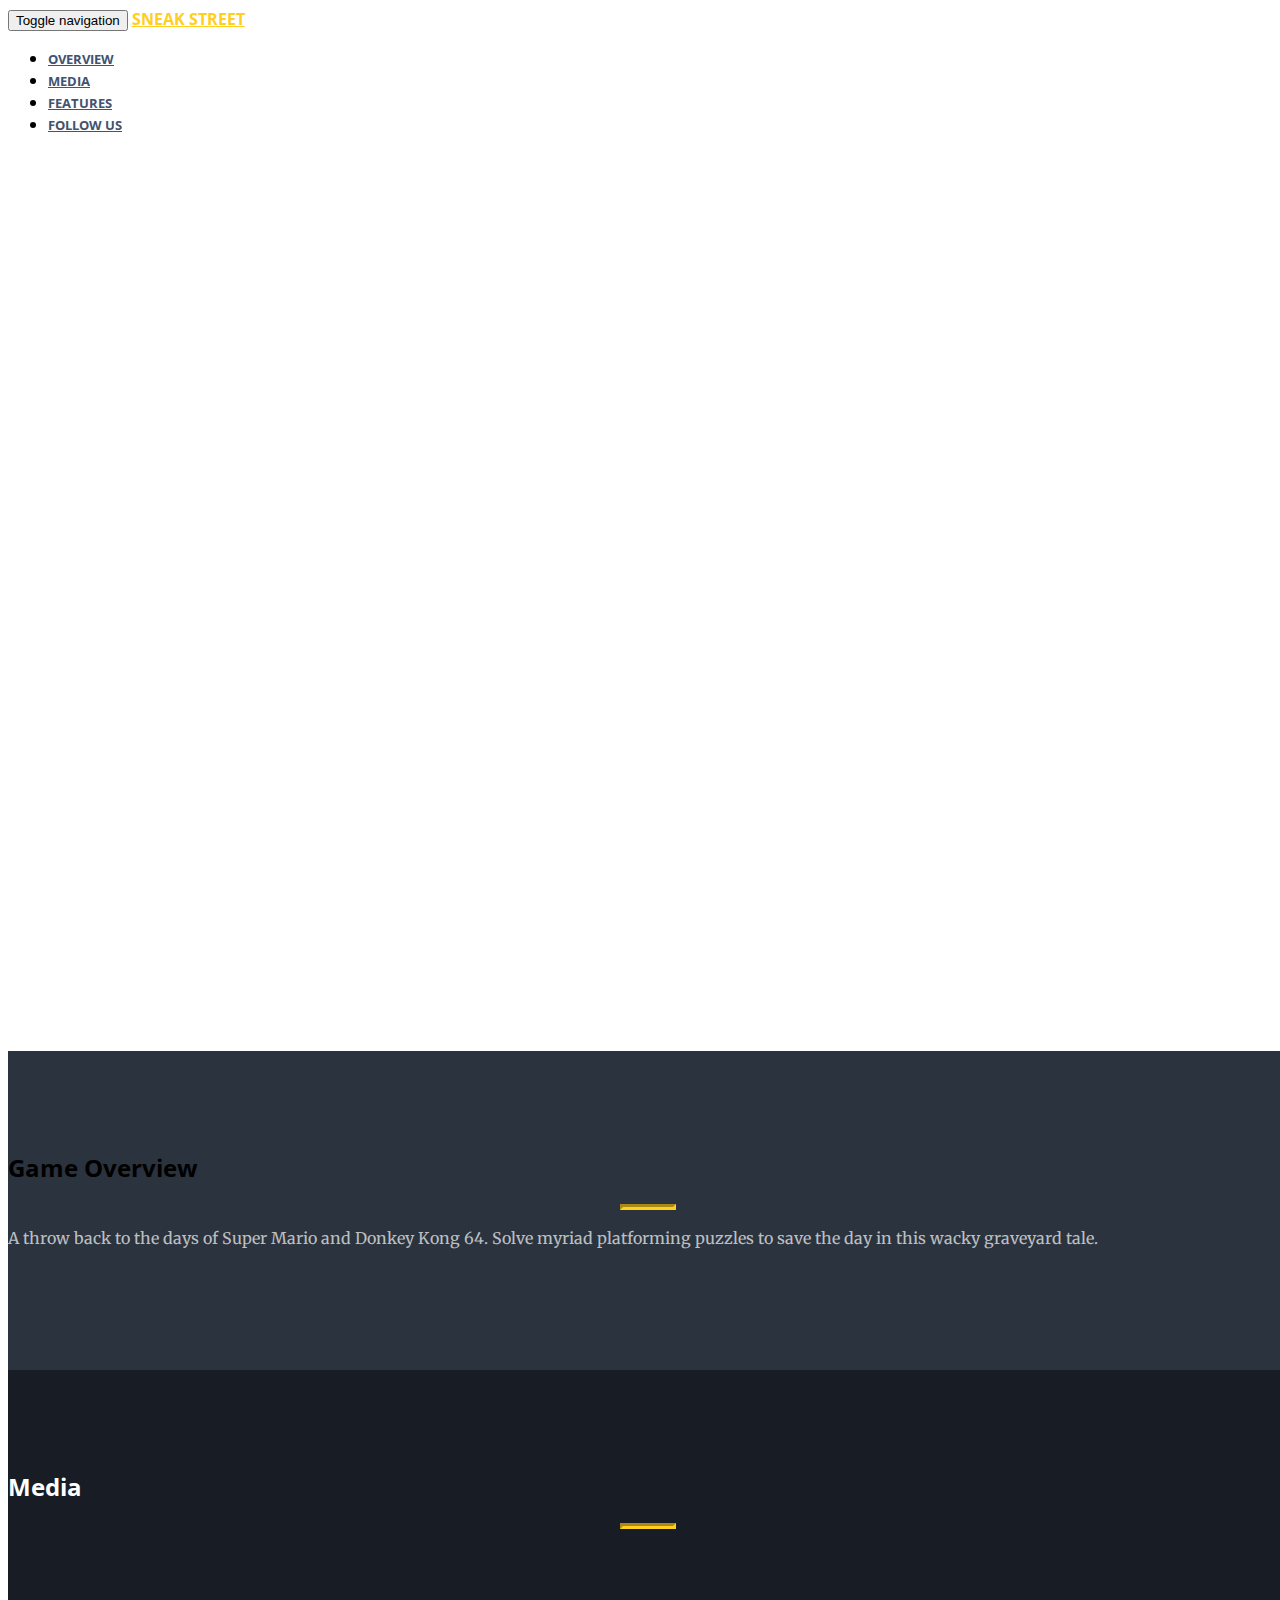
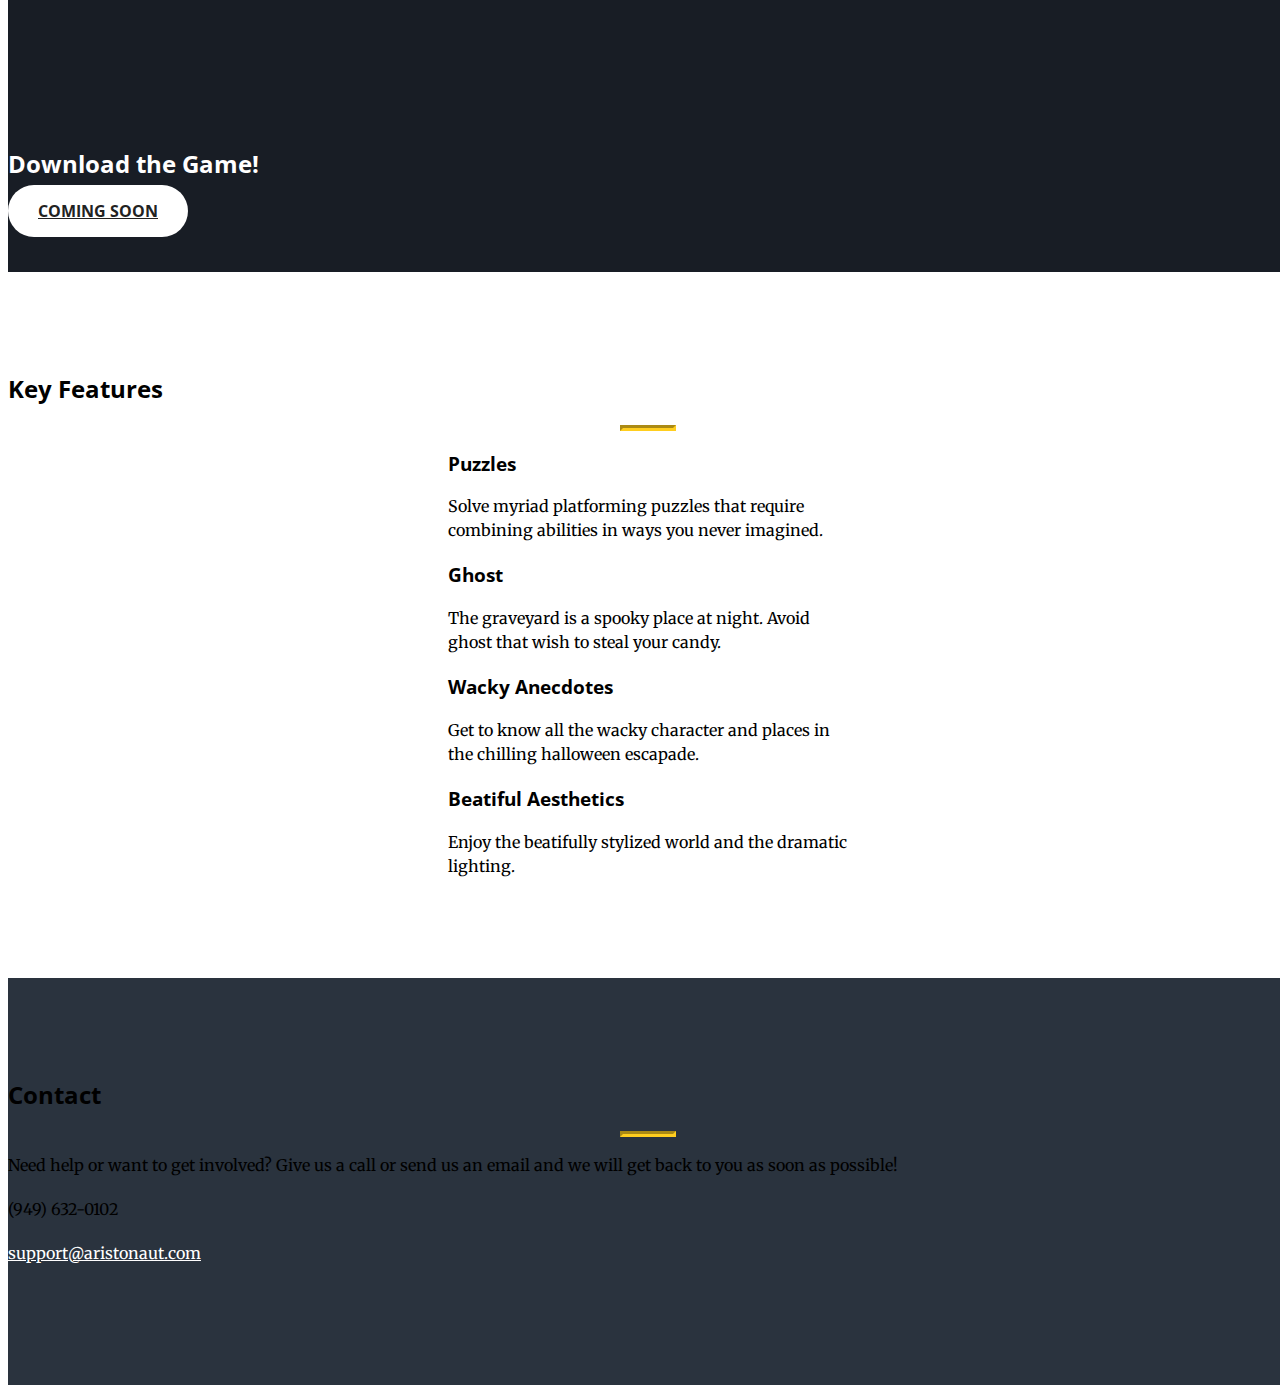
==== sneakstreet/index.html @ 80cb92db "Added pages for our two games in development." ====
﻿<!DOCTYPE html>
<html lang="en">

<head>

    <meta charset="utf-8">
    <meta http-equiv="X-UA-Compatible" content="IE=edge">
    <meta name="viewport" content="width=device-width, initial-scale=1">
    <meta name="description" content="">
    <meta name="author" content="">

    <title>Sneak Street</title>

    <!-- Bootstrap Core CSS -->
    <link rel="stylesheet" href="/css/bootstrap.min.css" type="text/css">

    <!-- Custom Fonts -->
    <link href='http://fonts.googleapis.com/css?family=Open+Sans:300italic,400italic,600italic,700italic,800italic,400,300,600,700,800' rel='stylesheet' type='text/css'>
    <link href='http://fonts.googleapis.com/css?family=Merriweather:400,300,300italic,400italic,700,700italic,900,900italic' rel='stylesheet' type='text/css'>
    <link rel="stylesheet" href="/font-awesome/css/font-awesome.min.css" type="text/css">

    <!-- Plugin CSS -->
    <link rel="stylesheet" href="/css/animate.min.css" type="text/css">

    <!-- Custom CSS -->
    <link rel="stylesheet" href="/css/creative.css" type="text/css">

    <!-- HTML5 Shim and Respond.js IE8 support of HTML5 elements and media queries -->
    <!-- WARNING: Respond.js doesn't work if you view the page via file:// -->
    <!--[if lt IE 9]>
        <script src="https://oss.maxcdn.com/libs/html5shiv/3.7.0/html5shiv.js"></script>
        <script src="https://oss.maxcdn.com/libs/respond.js/1.4.2/respond.min.js"></script>
    <![endif]-->

</head>

<body id="page-top">

    <nav id="mainNav" class="navbar navbar-default navbar-fixed-top">
        <div class="container-fluid">
            <!-- Brand and toggle get grouped for better mobile display -->
            <div class="navbar-header">
                <button type="button" class="navbar-toggle collapsed" data-toggle="collapse" data-target="#bs-example-navbar-collapse-1">
                    <span class="sr-only">Toggle navigation</span>
                    <span class="icon-bar"></span>
                    <span class="icon-bar"></span>
                    <span class="icon-bar"></span>
                </button>
                <a class="navbar-brand page-scroll" href="#page-top">Sneak Street</a>
            </div>

            <!-- Collect the nav links, forms, and other content for toggling -->
            <div class="collapse navbar-collapse" id="bs-example-navbar-collapse-1">
                <ul class="nav navbar-nav navbar-right">
                    <li>
                        <a class="page-scroll" href="#about">Overview</a>
                    </li>
                    <li>
                        <a class="page-scroll" href="#games">Media</a>
                    </li>
                    <li>
                        <a class="page-scroll" href="#careers">Features</a>
                    </li>
                    <li>
                        <a class="page-scroll" href="#contact">Follow Us</a>
                    </li>
                </ul>
            </div>
            <!-- /.navbar-collapse -->
        </div>
        <!-- /.container-fluid -->
    </nav>

    <header>
        <div class="header-content">
            <div class="header-content-inner">
            </div>
        </div>
    </header>

    <section class="bg-primary" id="about">
        <div class="container">
            <div class="row">
                <div class="col-lg-8 col-lg-offset-2 text-center">
                    <h2 class="section-heading">Game Overview</h2>
                    <hr class="light">
                    <p class="text-faded">A throw back to the days of Super Mario and Donkey Kong 64. Solve myriad platforming puzzles to save the day in this wacky graveyard tale.</p>
                    <!--<a href="#careers" class="btn btn-default btn-xl">Join Us!</a>-->
                </div>
            </div>
        </div>
    </section>

    <section class="bg-dark" id="games">
        <div class="container">
            <div class="row">
                <div class="col-lg-12 text-center">
                    <h2 class="section-heading">Media</h2>
                    <hr class="primary">
                </div>
            </div>
        </div>
        <div class="container-fluid">
            <div class="row no-gutter">
                <div class="col-lg-4 col-sm-6">
                    <a href="http://cambridgegamestudios.com/thearena/" class="portfolio-box">
                        <img src="/img/portfolio/1.jpg" class="img-responsive" alt="">
                        <div class="portfolio-box-caption">
                            <div class="portfolio-box-caption-content">
                                <div class="project-category text-faded">
                                    Sneak Street
                                </div>
                                <div class="project-name">
                                    Image Name
                                </div>
                            </div>
                        </div>
                    </a>
                </div>
                <div class="col-lg-4 col-sm-6">
                    <a href="#" class="portfolio-box">
                        <img src="/img/portfolio/2.jpg" class="img-responsive" alt="">
                        <div class="portfolio-box-caption">
                            <div class="portfolio-box-caption-content">
                                <div class="project-category text-faded">
                                    Sneak Street
                                </div>
                                <div class="project-name">
                                    Image Name
                                </div>
                            </div>
                        </div>
                    </a>
                </div>
                <div class="col-lg-4 col-sm-6">
                    <a href="#" class="portfolio-box">
                        <img src="/img/portfolio/3.jpg" class="img-responsive" alt="">
                        <div class="portfolio-box-caption">
                            <div class="portfolio-box-caption-content">
                                <div class="project-category text-faded">
                                    Sneak Street
                                </div>
                                <div class="project-name">
                                    Image Name
                                </div>
                            </div>
                        </div>
                    </a>
                </div>
            </div>
        </div>
    </section>

    <aside class="bg-dark">
        <div class="container text-center">
            <div class="call-to-action">
                <h2>Download the Game!</h2>
                <a href="#" class="btn btn-default btn-xl wow tada">Coming Soon</a>
            </div>
        </div>
    </aside>

    <section id="careers">
        <div class="container">
            <div class="row">
                <div class="col-lg-12 text-center">
                    <h2 class="section-heading">Key Features</h2>
                    <hr class="primary">
                </div>
            </div>
        </div>
        <div class="container">
            <div class="row">
                <div class="col-lg-3 col-md-6 text-center">
                    <div class="service-box">
                        <i class="fa fa-4x fa-diamond wow bounceIn text-primary"></i>
                        <h3>Puzzles</h3>
                        <p class="text-muted">Solve myriad platforming puzzles that require combining abilities in ways you never imagined.</p>
                    </div>
                </div>
                <div class="col-lg-3 col-md-6 text-center">
                    <div class="service-box">
                        <i class="fa fa-4x fa-paper-plane wow bounceIn text-primary" data-wow-delay=".1s"></i>
                        <h3>Ghost</h3>
                        <p class="text-muted">The graveyard is a spooky place at night. Avoid ghost that wish to steal your candy.</p>
                    </div>
                </div>
                <div class="col-lg-3 col-md-6 text-center">
                    <div class="service-box">
                        <i class="fa fa-4x fa-newspaper-o wow bounceIn text-primary" data-wow-delay=".2s"></i>
                        <h3>Wacky Anecdotes</h3>
                        <p class="text-muted">Get to know all the wacky character and places in the chilling halloween escapade.</p>
                    </div>
                </div>
                <div class="col-lg-3 col-md-6 text-center">
                    <div class="service-box">
                        <i class="fa fa-4x fa-heart wow bounceIn text-primary" data-wow-delay=".3s"></i>
                        <h3>Beatiful Aesthetics</h3>
                        <p class="text-muted">Enjoy the beatifully stylized world and the dramatic lighting.</p>
                    </div>
                </div>
            </div>
        </div>
    </section>

    <section class="bg-primary" section id="contact">
        <div class="container">
            <div class="row">
                <div class="col-lg-8 col-lg-offset-2 text-center">
                    <h2 class="section-heading">Contact</h2>
                    <hr class="primary">
                    <p>Need help or want to get involved? Give us a call or send us an email and we will get back to you as soon as possible!</p>
                </div>
                <div class="col-lg-4 col-lg-offset-2 text-center">
                    <i class="fa fa-phone fa-3x wow bounceIn"></i>
                    <p>(949) 632-0102</p>
                </div>
                <div class="col-lg-4 text-center">
                    <i class="fa fa-envelope-o fa-3x wow bounceIn" data-wow-delay=".1s"></i>
                    <p><a href="mailto:support@aristonaut.com">support@aristonaut.com</a></p>
                </div>
            </div>
        </div>
            <!-- Go to www.addthis.com/dashboard to customize your tools --> 

    </section>

    <!-- jQuery -->
    <script src="/js/jquery.js"></script>

    <!-- Bootstrap Core JavaScript -->
    <script src="/js/bootstrap.min.js"></script>

    <!-- Plugin JavaScript -->
    <script src="/js/jquery.easing.min.js"></script>
    <script src="/js/jquery.fittext.js"></script>
    <script src="/js/wow.min.js"></script>

    <!-- Custom Theme JavaScript -->
    <script src="/js/creative.js"></script>

</body>

</html>
---- css/creative.css ----
/*!
 * Start Bootstrap - Creative Bootstrap Theme (http://startbootstrap.com)
 * Code licensed under the Apache License v2.0.
 * For details, see http://www.apache.org/licenses/LICENSE-2.0.
 */

html,
body {
    width: 100%;
    height: 100%;
}

body {
    font-family: Merriweather,'Helvetica Neue',Arial,sans-serif;
}

hr {
    max-width: 50px;
    border-color: #FFCE1F;
    border-width: 3px;
}

hr.light {
    border-color: #FFCE1F;
}

a {
    color: #FFFFFF;
    -webkit-transition: all .35s;
    -moz-transition: all .35s;
    transition: all .35s;
}

a:hover,
a:focus {
    color: #FFFFFF;
    font-weight: bold;
}

h1,
h2,
h3,
h4,
h5,
h6 {
    font-family: 'Open Sans','Helvetica Neue',Arial,sans-serif;
}

p {
    margin-bottom: 20px;
    font-size: 16px;
    line-height: 1.5;
}

.bg-primary {
    background-color: #2A333E;
}

.bg-dark {
    color: #fff;
    background-color: #181D25;
}

.text-faded {
    color: rgba(255,255,255,.7);
}

section {
    padding: 100px 0;
}

aside {
    padding: 50px 0;
}

.no-padding {
    padding: 0;
}

.navbar-default {
    border-color: rgba(34,34,34,.05);
    font-family: 'Open Sans','Helvetica Neue',Arial,sans-serif;
    background-color: #fff;
    -webkit-transition: all .35s;
    -moz-transition: all .35s;
    transition: all .35s;
}

.navbar-default .navbar-header .navbar-brand {
    text-transform: uppercase;
    font-family: 'Open Sans','Helvetica Neue',Arial,sans-serif;
    font-weight: 700;
    color: #FFCE1F;
}

.navbar-default .navbar-header .navbar-brand:hover,
.navbar-default .navbar-header .navbar-brand:focus {
    color: #FFCE1F;
}

.navbar-default .nav > li>a,
.navbar-default .nav>li>a:focus {
    text-transform: uppercase;
    font-size: 13px;
    font-weight: 700;
    color: #2A333E;
}

.navbar-default .nav > li>a:hover,
.navbar-default .nav>li>a:focus:hover {
    color: #FFCE1F;
}

.navbar-default .nav > li.active>a,
.navbar-default .nav>li.active>a:focus {
    color: #FFCE1F!important;
    background-color: transparent;
}

.navbar-default .nav > li.active>a:hover,
.navbar-default .nav>li.active>a:focus:hover {
    background-color: transparent;
}

@media(min-width:768px) {
    .navbar-default {
        border-color: #e6e6e6;
        background-color: #FFF;
    }

    .navbar-default .navbar-header .navbar-brand {
        color: #FFCE1F;
    }

    .navbar-default .navbar-header .navbar-brand:hover,
    .navbar-default .navbar-header .navbar-brand:focus {
        color: #FFCE1F;
    }

    .navbar-default .nav > li>a,
    .navbar-default .nav>li>a:focus {
        color: #415371;
    }

    .navbar-default .nav > li>a:hover,
    .navbar-default .nav>li>a:focus:hover {
        color: #fff;
    }

    .navbar-default.affix {
        border-color: rgba(34,34,34,.05);
        background-color: #fff;
    }

    .navbar-default.affix .navbar-header .navbar-brand {
        font-size: 14px;
        color: #415371;
    }

    .navbar-default.affix .navbar-header .navbar-brand:hover {
        color: #FFCE1F;
    }

    .navbar-default.affix .nav > li>a,
    .navbar-default.affix .nav>li>a:focus {
        color: #415371;
    }

    .navbar-default.affix .nav > li>a:hover,
    .navbar-default.affix .nav>li>a:focus:hover {
        color: #FFCE1F;
    }
}

header {
    position: relative;
    width: 100%;
    min-height: auto;
    text-align: center;
    color: #fff;
    background-image: url(../img/header.png);
    background-position: center;
    -webkit-background-size: cover;
    -moz-background-size: cover;
    background-size: cover;
    -o-background-size: cover;
}

header .header-content {
    position: relative;
    width: 100%;
    padding: 100px 15px;
    text-align: center;
}

header .header-content .header-content-inner h1 {
    margin-top: 0;
    margin-bottom: 0;
    text-transform: uppercase;
    font-weight: 700;
}

header .header-content .header-content-inner hr {
    margin: 30px auto;
}

header .header-content .header-content-inner p {
    margin-bottom: 50px;
    font-size: 16px;
    font-weight: 300;
    color: rgba(255,255,255,.7);
}

@media(min-width:768px) {
    header {
        min-height: 100%;
    }

    header .header-content {
        position: absolute;
        top: 50%;
        padding: 0 50px;
        -webkit-transform: translateY(-50%);
        -ms-transform: translateY(-50%);
        transform: translateY(-50%);
    }

    header .header-content .header-content-inner {
        margin-right: auto;
        margin-left: auto;
        max-width: 1000px;
    }

    header .header-content .header-content-inner p {
        margin-right: auto;
        margin-left: auto;
        max-width: 80%;
        font-size: 18px;
    }
}

.section-heading {
    margin-top: 0;
}

.service-box {
    margin: 50px auto 0;
    max-width: 400px;
}

@media(min-width:992px) {
    .service-box {
        margin: 20px auto 0;
    }
}

.service-box p {
    margin-bottom: 0;
}

.portfolio-box {
    display: block;
    position: relative;
    margin: 0 auto;
    max-width: 650px;
}

.portfolio-box .portfolio-box-caption {
    display: block;
    position: absolute;
    bottom: 0;
    width: 100%;
    height: 100%;
    text-align: center;
    color: #fff;
    opacity: 0;
    background: rgba(86,103,119,.9);
    -webkit-transition: all .35s;
    -moz-transition: all .35s;
    transition: all .35s;
}

.portfolio-box .portfolio-box-caption .portfolio-box-caption-content {
    position: absolute;
    top: 50%;
    width: 100%;
    text-align: center;
    transform: translateY(-50%);
}

.portfolio-box .portfolio-box-caption .portfolio-box-caption-content .project-category,
.portfolio-box .portfolio-box-caption .portfolio-box-caption-content .project-name {
    padding: 0 15px;
    font-family: 'Open Sans','Helvetica Neue',Arial,sans-serif;
}

.portfolio-box .portfolio-box-caption .portfolio-box-caption-content .project-category {
    text-transform: uppercase;
    font-size: 14px;
    font-weight: 600;
}

.portfolio-box .portfolio-box-caption .portfolio-box-caption-content .project-name {
    font-size: 18px;
}

.portfolio-box:hover .portfolio-box-caption {
    opacity: 1;
}

@media(min-width:768px) {
    .portfolio-box .portfolio-box-caption .portfolio-box-caption-content .project-category {
        font-size: 16px;
    }

    .portfolio-box .portfolio-box-caption .portfolio-box-caption-content .project-name {
        font-size: 22px;
    }
}

.call-to-action h2 {
    margin: 0 auto 20px;
}

.text-primary {
    color: #415371;
}

.no-gutter > [class*=col-] {
    padding-right: 0;
    padding-left: 0;
}

.btn-default {
    border-color: #fff;
    color: #222;
    background-color: #fff;
    -webkit-transition: all .35s;
    -moz-transition: all .35s;
    transition: all .35s;
}

.btn-default:hover,
.btn-default:focus,
.btn-default.focus,
.btn-default:active,
.btn-default.active,
.open > .dropdown-toggle.btn-default {
    border-color: #ededed;
    color: #222;
    background-color: #f2f2f2;
}

.btn-default:active,
.btn-default.active,
.open > .dropdown-toggle.btn-default {
    background-image: none;
}

.btn-default.disabled,
.btn-default[disabled],
fieldset[disabled] .btn-default,
.btn-default.disabled:hover,
.btn-default[disabled]:hover,
fieldset[disabled] .btn-default:hover,
.btn-default.disabled:focus,
.btn-default[disabled]:focus,
fieldset[disabled] .btn-default:focus,
.btn-default.disabled.focus,
.btn-default[disabled].focus,
fieldset[disabled] .btn-default.focus,
.btn-default.disabled:active,
.btn-default[disabled]:active,
fieldset[disabled] .btn-default:active,
.btn-default.disabled.active,
.btn-default[disabled].active,
fieldset[disabled] .btn-default.active {
    border-color: #fff;
    background-color: #fff;
}

.btn-default .badge {
    color: #fff;
    background-color: #222;
}

.btn-primary {
    border-color: #415371;
    color: #fff;
    background-color: #415371;
    -webkit-transition: all .35s;
    -moz-transition: all .35s;
    transition: all .35s;
}

.btn-primary:hover,
.btn-primary:focus,
.btn-primary.focus,
.btn-primary:active,
.btn-primary.active,
.open > .dropdown-toggle.btn-primary {
    border-color: #ed431f;
    color: #fff;
    background-color: #ee4b28;
}

.btn-primary:active,
.btn-primary.active,
.open > .dropdown-toggle.btn-primary {
    background-image: none;
}

.btn-primary.disabled,
.btn-primary[disabled],
fieldset[disabled] .btn-primary,
.btn-primary.disabled:hover,
.btn-primary[disabled]:hover,
fieldset[disabled] .btn-primary:hover,
.btn-primary.disabled:focus,
.btn-primary[disabled]:focus,
fieldset[disabled] .btn-primary:focus,
.btn-primary.disabled.focus,
.btn-primary[disabled].focus,
fieldset[disabled] .btn-primary.focus,
.btn-primary.disabled:active,
.btn-primary[disabled]:active,
fieldset[disabled] .btn-primary:active,
.btn-primary.disabled.active,
.btn-primary[disabled].active,
fieldset[disabled] .btn-primary.active {
    border-color: #415371;
    background-color: #415371;
}

.btn-primary .badge {
    color: #415371;
    background-color: #fff;
}

.btn {
    border: 0;
    border-radius: 300px;
    text-transform: uppercase;
    font-family: 'Open Sans','Helvetica Neue',Arial,sans-serif;
    font-weight: 700;
}

.btn-xl {
    padding: 15px 30px;
}

::-moz-selection {
    text-shadow: none;
    color: #fff;
    background: #222;
}

::selection {
    text-shadow: none;
    color: #fff;
    background: #222;
}

img::selection {
    color: #fff;
    background: 0 0;
}

img::-moz-selection {
    color: #fff;
    background: 0 0;
}

body {
    webkit-tap-highlight-color: #222;
}
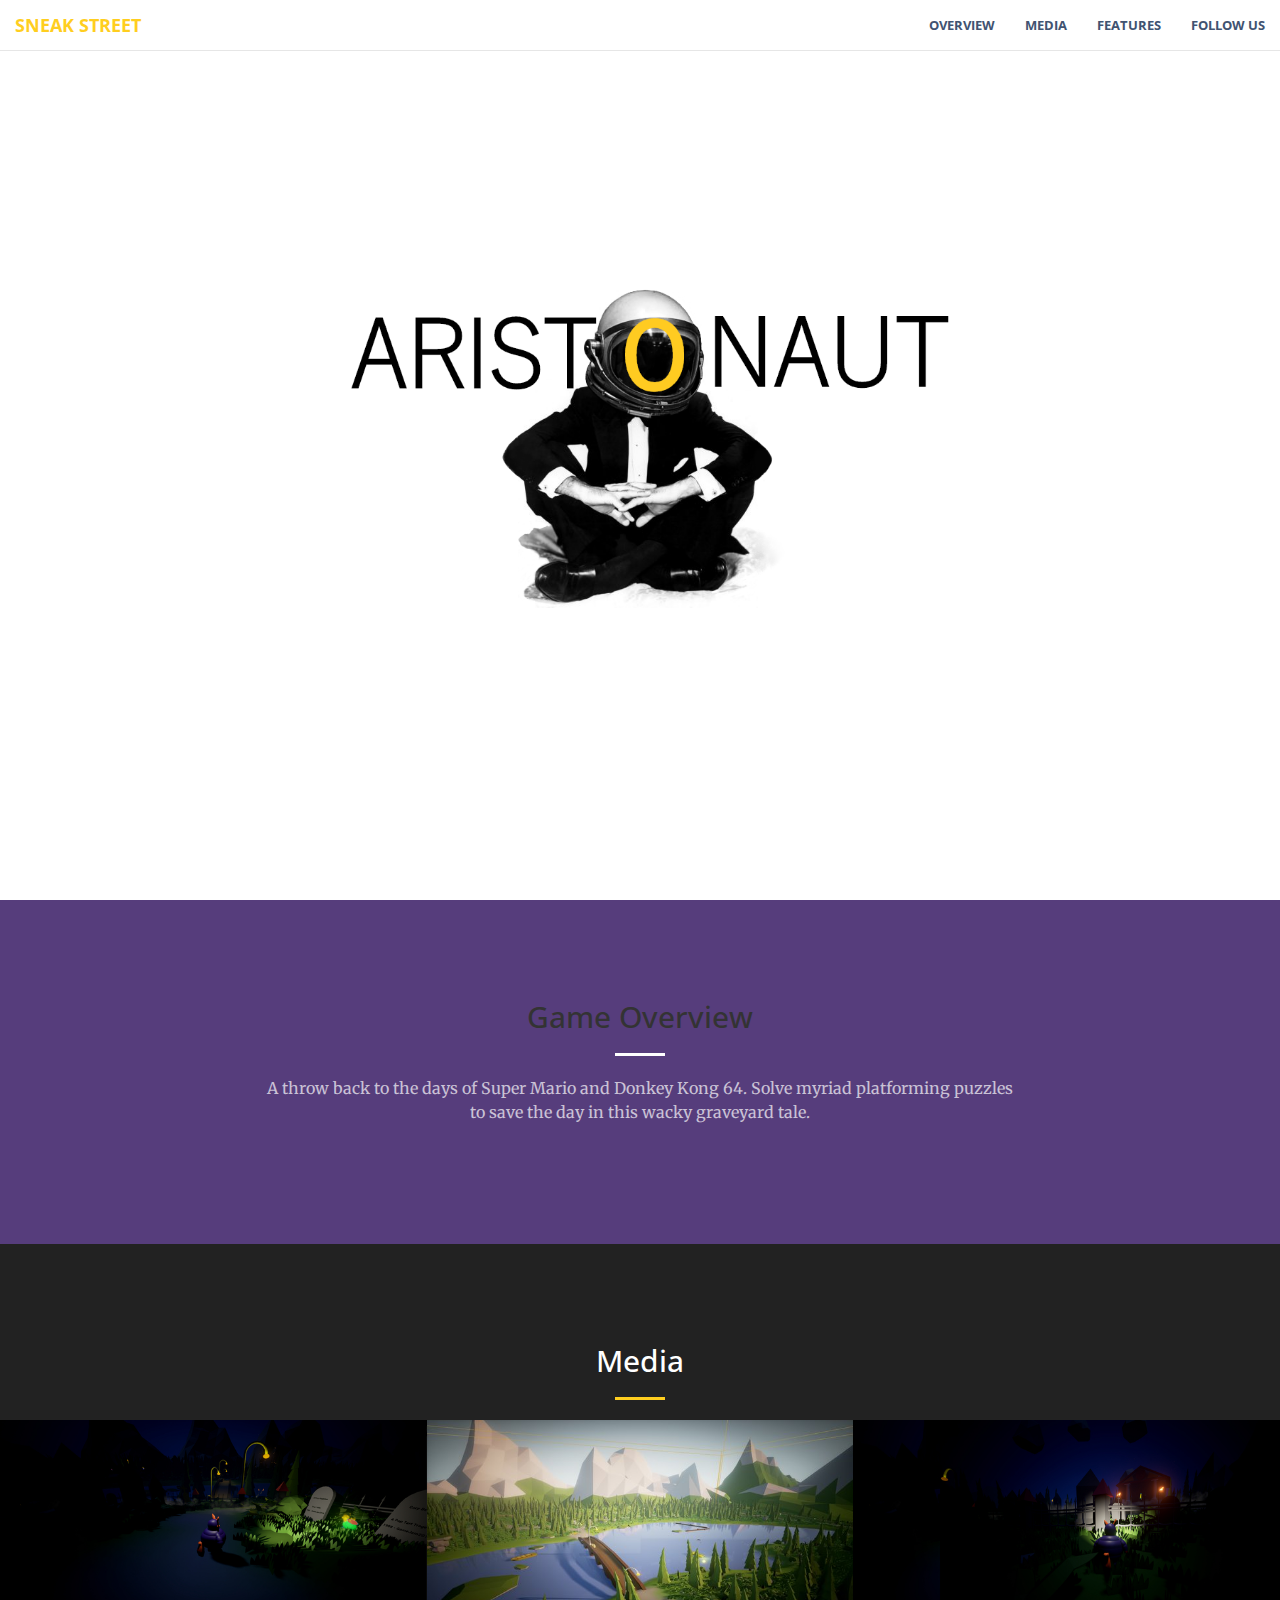
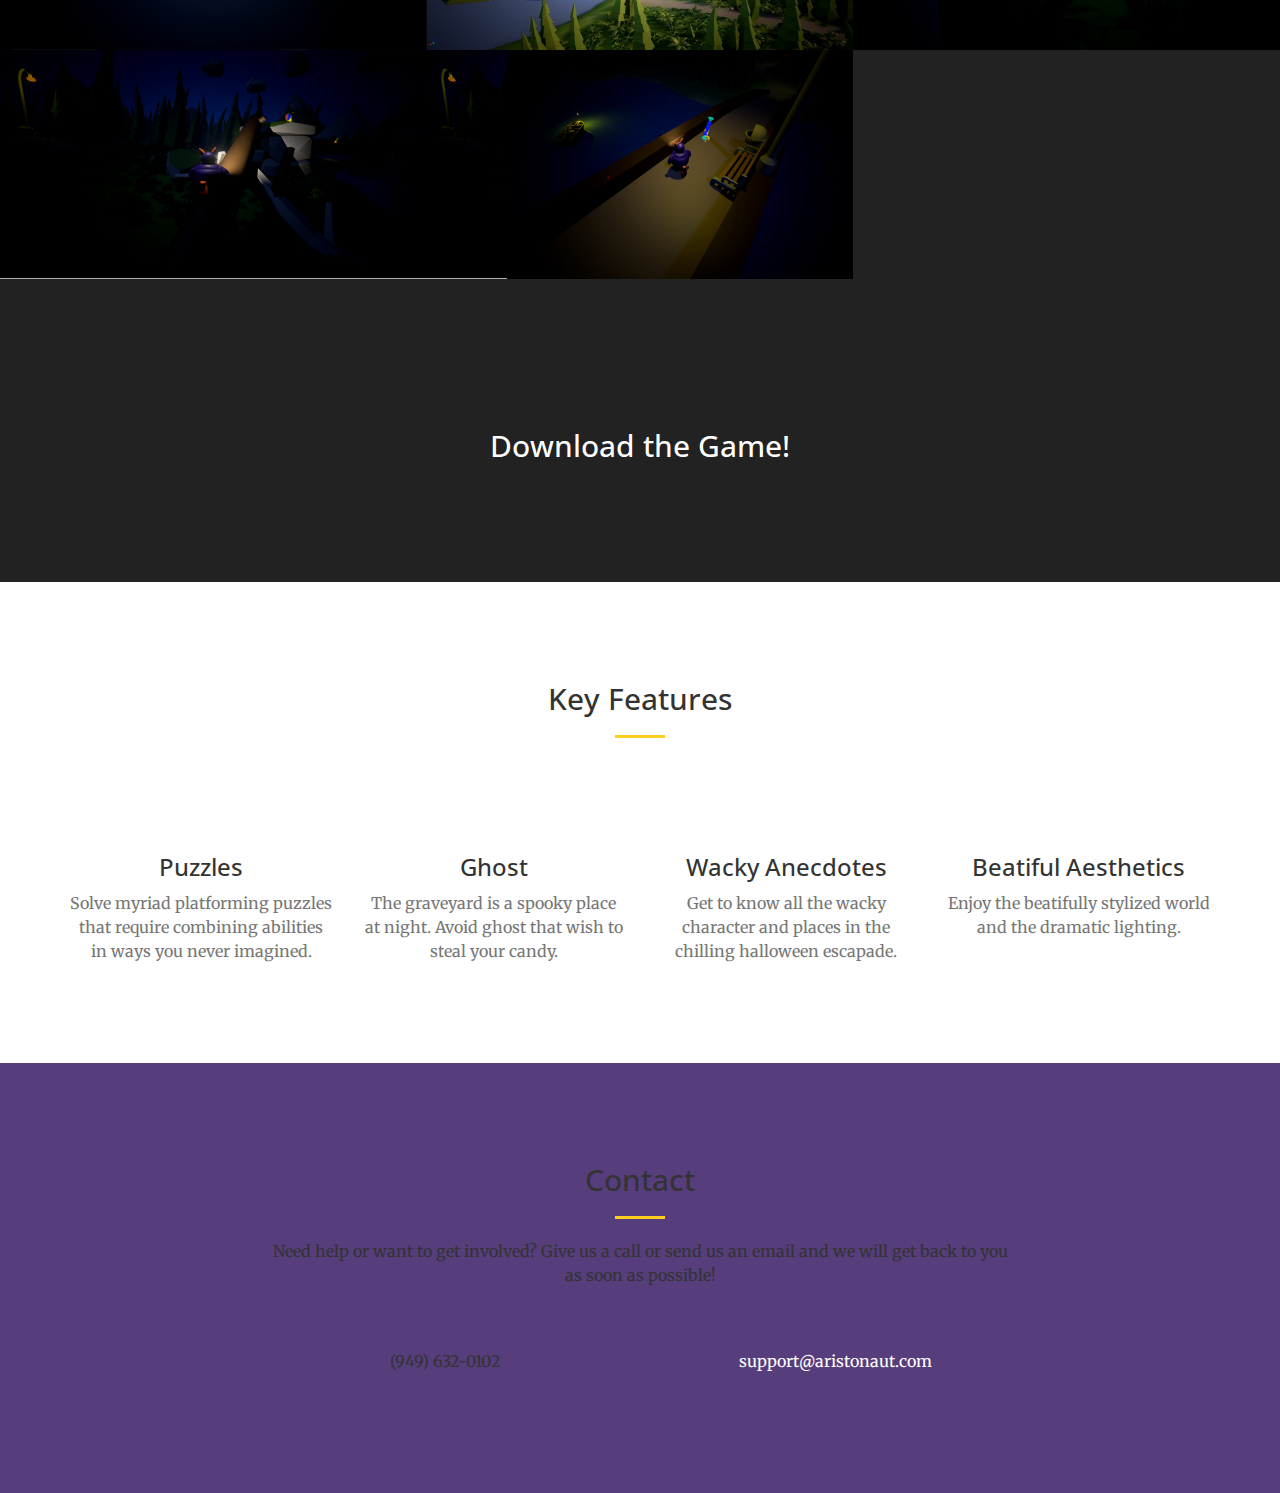
==== commit c51be232: "Styled the game pages" ====
--- a/sneakstreet/index.html
+++ b/sneakstreet/index.html
@@ -1,4 +1,4 @@
-﻿<!DOCTYPE html>
+<!DOCTYPE html>
 <html lang="en">
 
 <head>
@@ -78,7 +78,7 @@
         </div>
     </header>
 
-    <section class="bg-primary" id="about">
+    <section class="bg-primary-sneakstreet" id="about">
         <div class="container">
             <div class="row">
                 <div class="col-lg-8 col-lg-offset-2 text-center">
@@ -91,12 +91,12 @@
         </div>
     </section>
 
-    <section class="bg-dark" id="games">
+    <section class="bg-dark-sneakstreet" id="games">
         <div class="container">
             <div class="row">
                 <div class="col-lg-12 text-center">
                     <h2 class="section-heading">Media</h2>
-                    <hr class="primary">
+                    <hr class="sneakstreet">
                 </div>
             </div>
         </div>
@@ -104,54 +104,84 @@
             <div class="row no-gutter">
                 <div class="col-lg-4 col-sm-6">
                     <a href="http://cambridgegamestudios.com/thearena/" class="portfolio-box">
-                        <img src="/img/portfolio/1.jpg" class="img-responsive" alt="">
-                        <div class="portfolio-box-caption">
-                            <div class="portfolio-box-caption-content">
-                                <div class="project-category text-faded">
-                                    Sneak Street
-                                </div>
-                                <div class="project-name">
-                                    Image Name
-                                </div>
-                            </div>
-                        </div>
-                    </a>
-                </div>
-                <div class="col-lg-4 col-sm-6">
-                    <a href="#" class="portfolio-box">
-                        <img src="/img/portfolio/2.jpg" class="img-responsive" alt="">
-                        <div class="portfolio-box-caption">
-                            <div class="portfolio-box-caption-content">
-                                <div class="project-category text-faded">
-                                    Sneak Street
-                                </div>
-                                <div class="project-name">
-                                    Image Name
-                                </div>
-                            </div>
-                        </div>
-                    </a>
-                </div>
-                <div class="col-lg-4 col-sm-6">
-                    <a href="#" class="portfolio-box">
-                        <img src="/img/portfolio/3.jpg" class="img-responsive" alt="">
-                        <div class="portfolio-box-caption">
-                            <div class="portfolio-box-caption-content">
-                                <div class="project-category text-faded">
-                                    Sneak Street
-                                </div>
-                                <div class="project-name">
-                                    Image Name
-                                </div>
-                            </div>
-                        </div>
-                    </a>
-                </div>
-            </div>
-        </div>
-    </section>
-
-    <aside class="bg-dark">
+                        <img src="/img/sneakstreet/1.jpg" class="img-responsive" alt="">
+                        <div class="portfolio-box-caption">
+                            <div class="portfolio-box-caption-content">
+                                <div class="project-category text-faded">
+                                    Sneak Street
+                                </div>
+                                <div class="project-name">
+                                    Spooky environment
+                                </div>
+                            </div>
+                        </div>
+                    </a>
+                </div>
+                <div class="col-lg-4 col-sm-6">
+                    <a href="#" class="portfolio-box">
+                        <img src="/img/sneakstreet/2.jpg" class="img-responsive" alt="">
+                        <div class="portfolio-box-caption">
+                            <div class="portfolio-box-caption-content">
+                                <div class="project-category text-faded">
+                                    Sneak Street
+                                </div>
+                                <div class="project-name">
+                                    Beautifully stylized
+                                </div>
+                            </div>
+                        </div>
+                    </a>
+                </div>
+                <div class="col-lg-4 col-sm-6">
+                    <a href="#" class="portfolio-box">
+                        <img src="/img/sneakstreet/3.jpg" class="img-responsive" alt="">
+                        <div class="portfolio-box-caption">
+                            <div class="portfolio-box-caption-content">
+                                <div class="project-category text-faded">
+                                    Sneak Street
+                                </div>
+                                <div class="project-name">
+                                    Dynamic lighting
+                                </div>
+                            </div>
+                        </div>
+                    </a>
+                </div>
+                <div class="col-lg-4 col-sm-6">
+                    <a href="#" class="portfolio-box">
+                        <img src="/img/sneakstreet/4.jpg" class="img-responsive" alt="">
+                        <div class="portfolio-box-caption">
+                            <div class="portfolio-box-caption-content">
+                                <div class="project-category text-faded">
+                                    Sneak Street
+                                </div>
+                                <div class="project-name">
+                                    Platforming puzzles
+                                </div>
+                            </div>
+                        </div>
+                    </a>
+                </div>
+                <div class="col-lg-4 col-sm-6">
+                    <a href="#" class="portfolio-box">
+                        <img src="/img/sneakstreet/5.jpg" class="img-responsive" alt="">
+                        <div class="portfolio-box-caption">
+                            <div class="portfolio-box-caption-content">
+                                <div class="project-category text-faded">
+                                    Sneak Street
+                                </div>
+                                <div class="project-name">
+                                    Candy!
+                                </div>
+                            </div>
+                        </div>
+                    </a>
+                </div>
+            </div>
+        </div>
+    </section>
+
+    <aside class="bg-dark-sneakstreet">
         <div class="container text-center">
             <div class="call-to-action">
                 <h2>Download the Game!</h2>
@@ -165,36 +195,36 @@
             <div class="row">
                 <div class="col-lg-12 text-center">
                     <h2 class="section-heading">Key Features</h2>
-                    <hr class="primary">
-                </div>
-            </div>
-        </div>
-        <div class="container">
-            <div class="row">
-                <div class="col-lg-3 col-md-6 text-center">
-                    <div class="service-box">
-                        <i class="fa fa-4x fa-diamond wow bounceIn text-primary"></i>
+                    <hr class="sneakstreet">
+                </div>
+            </div>
+        </div>
+        <div class="container">
+            <div class="row">
+                <div class="col-lg-3 col-md-6 text-center">
+                    <div class="service-box">
+                        <i class="fa fa-4x fa-puzzle-piece wow bounceIn text-primary"></i>
                         <h3>Puzzles</h3>
                         <p class="text-muted">Solve myriad platforming puzzles that require combining abilities in ways you never imagined.</p>
                     </div>
                 </div>
                 <div class="col-lg-3 col-md-6 text-center">
                     <div class="service-box">
-                        <i class="fa fa-4x fa-paper-plane wow bounceIn text-primary" data-wow-delay=".1s"></i>
+                        <i class="fa fa-4x fa-eye wow bounceIn text-primary" data-wow-delay=".1s"></i>
                         <h3>Ghost</h3>
                         <p class="text-muted">The graveyard is a spooky place at night. Avoid ghost that wish to steal your candy.</p>
                     </div>
                 </div>
                 <div class="col-lg-3 col-md-6 text-center">
                     <div class="service-box">
-                        <i class="fa fa-4x fa-newspaper-o wow bounceIn text-primary" data-wow-delay=".2s"></i>
+                        <i class="fa fa-4x fa-book wow bounceIn text-primary" data-wow-delay=".2s"></i>
                         <h3>Wacky Anecdotes</h3>
                         <p class="text-muted">Get to know all the wacky character and places in the chilling halloween escapade.</p>
                     </div>
                 </div>
                 <div class="col-lg-3 col-md-6 text-center">
                     <div class="service-box">
-                        <i class="fa fa-4x fa-heart wow bounceIn text-primary" data-wow-delay=".3s"></i>
+                        <i class="fa fa-4x fa-picture-o wow bounceIn text-primary" data-wow-delay=".3s"></i>
                         <h3>Beatiful Aesthetics</h3>
                         <p class="text-muted">Enjoy the beatifully stylized world and the dramatic lighting.</p>
                     </div>
@@ -203,12 +233,12 @@
         </div>
     </section>
 
-    <section class="bg-primary" section id="contact">
+    <section class="bg-primary-sneakstreet" section id="contact">
         <div class="container">
             <div class="row">
                 <div class="col-lg-8 col-lg-offset-2 text-center">
                     <h2 class="section-heading">Contact</h2>
-                    <hr class="primary">
+                    <hr class="sneakstreet">
                     <p>Need help or want to get involved? Give us a call or send us an email and we will get back to you as soon as possible!</p>
                 </div>
                 <div class="col-lg-4 col-lg-offset-2 text-center">
--- a/css/creative.css
+++ b/css/creative.css
@@ -21,7 +21,13 @@
 }
 
 hr.light {
-    border-color: #FFCE1F;
+    border-color: #fff;
+}
+
+hr.arena {
+    max-width: 50px;
+    border-color: #F05F40;
+    border-width: 3px;
 }
 
 a {
@@ -59,6 +65,24 @@
 .bg-dark {
     color: #fff;
     background-color: #181D25;
+}
+
+.bg-primary-sneakstreet {
+    background-color: #563D7C;
+}
+
+.bg-dark-sneakstreet {
+    color: #fff;
+    background-color: #222222;
+}
+
+.bg-primary-arena {
+    background-color: #F05F40;
+}
+
+.bg-dark-arena {
+    color: #fff;
+    background-color: #222222;
 }
 
 .text-faded {
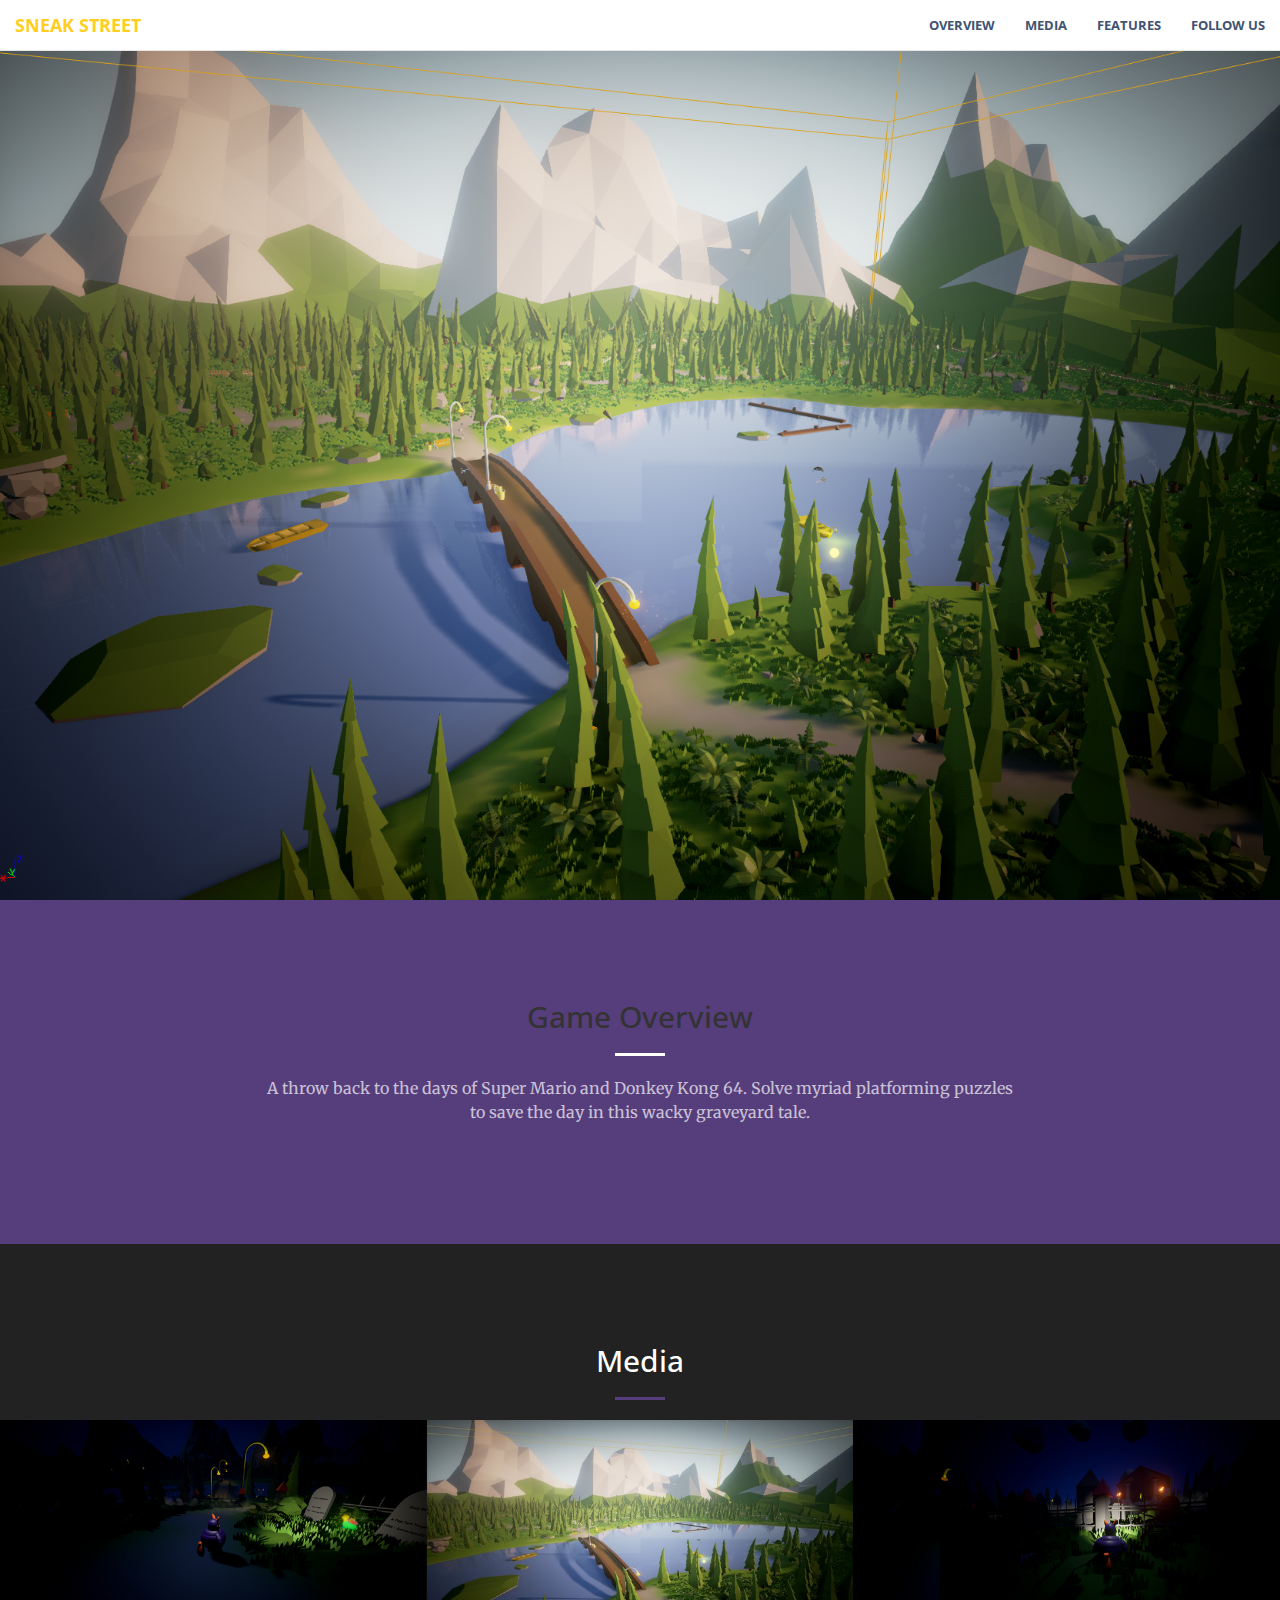
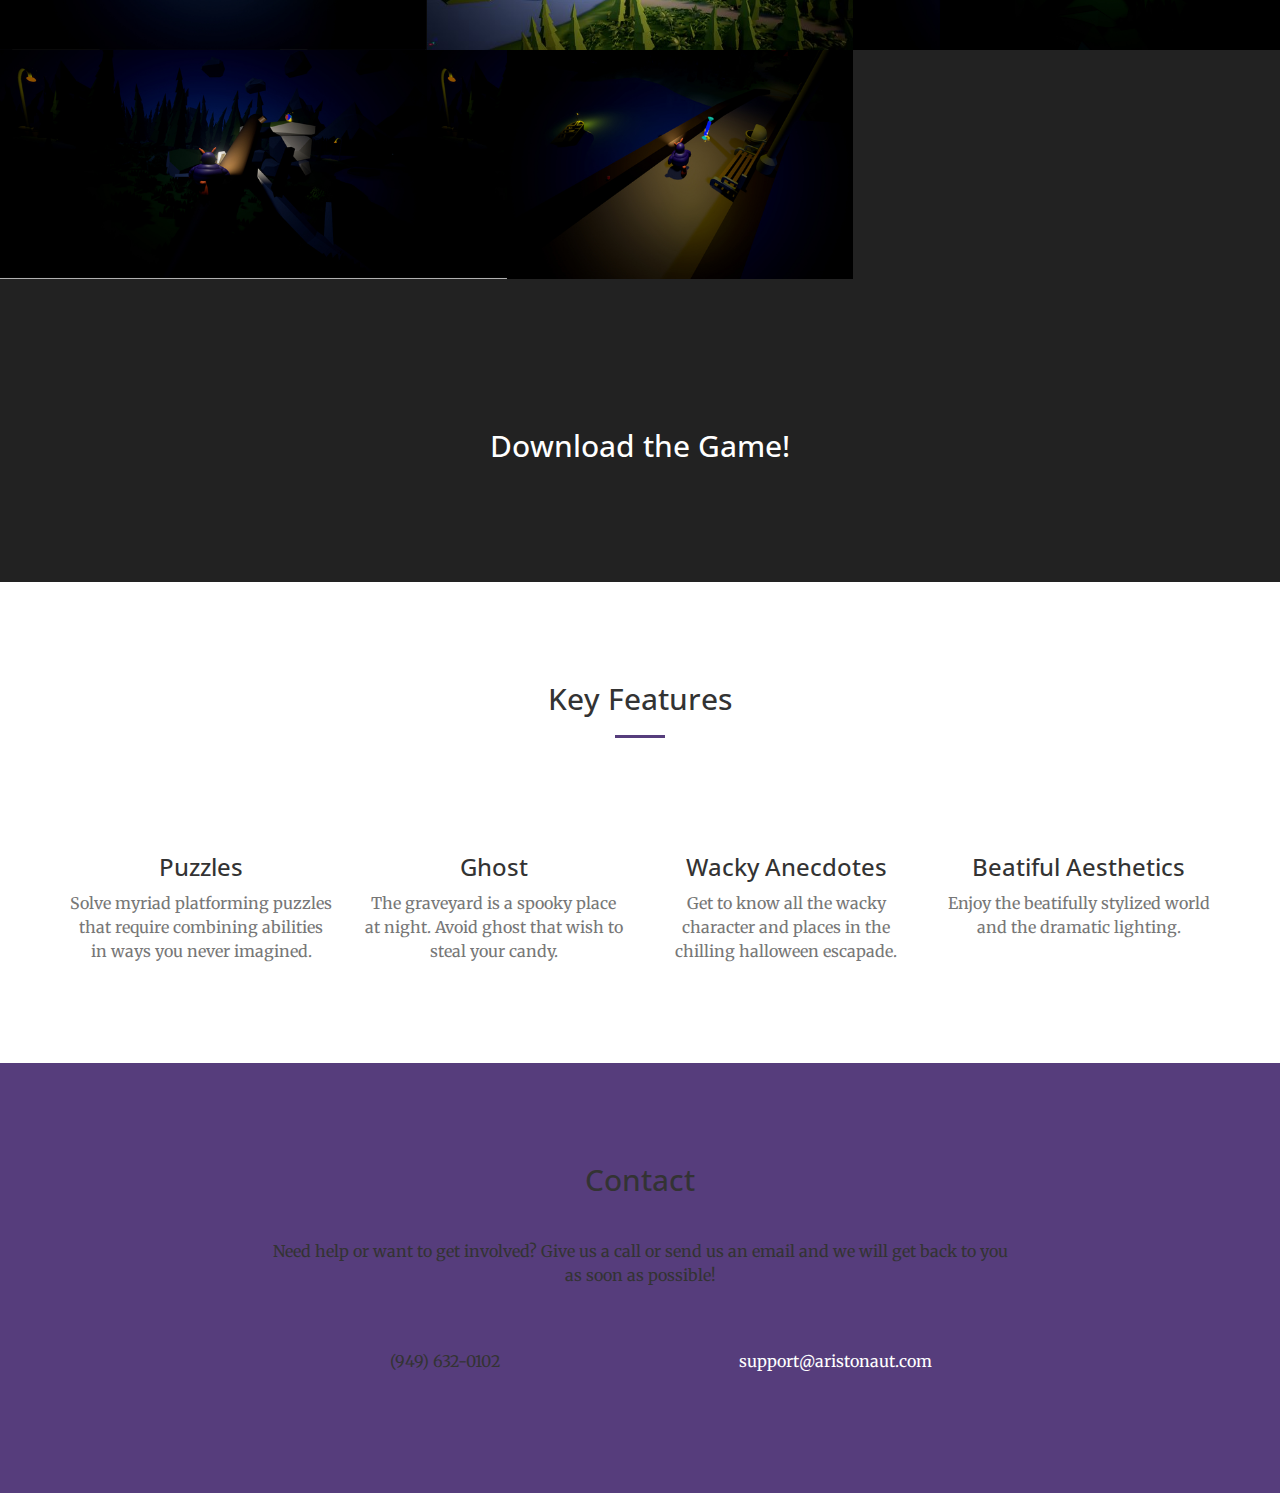
==== commit 54f24817: "new headers" ====
--- a/sneakstreet/index.html
+++ b/sneakstreet/index.html
@@ -71,8 +71,8 @@
         <!-- /.container-fluid -->
     </nav>
 
-    <header>
-        <div class="header-content">
+    <header class="sneakstreet">
+        <div class="header-content-sneakstreet">
             <div class="header-content-inner">
             </div>
         </div>
--- a/css/creative.css
+++ b/css/creative.css
@@ -27,6 +27,12 @@
 hr.arena {
     max-width: 50px;
     border-color: #F05F40;
+    border-width: 3px;
+}
+
+hr.sneakstreet {
+    max-width: 50px;
+    border-color: #563D7C;
     border-width: 3px;
 }
 
@@ -202,12 +208,23 @@
     min-height: auto;
     text-align: center;
     color: #fff;
-    background-image: url(../img/header.png);
     background-position: center;
     -webkit-background-size: cover;
     -moz-background-size: cover;
     background-size: cover;
     -o-background-size: cover;
+}
+
+header.home {
+    background-image: url(../img/header.png);
+}
+
+header.sneakstreet {
+    background-image: url(/img/sneakstreet/header.png);
+}
+
+header.arena {
+    background-image: url(/img/thearena/header.png);
 }
 
 header .header-content {
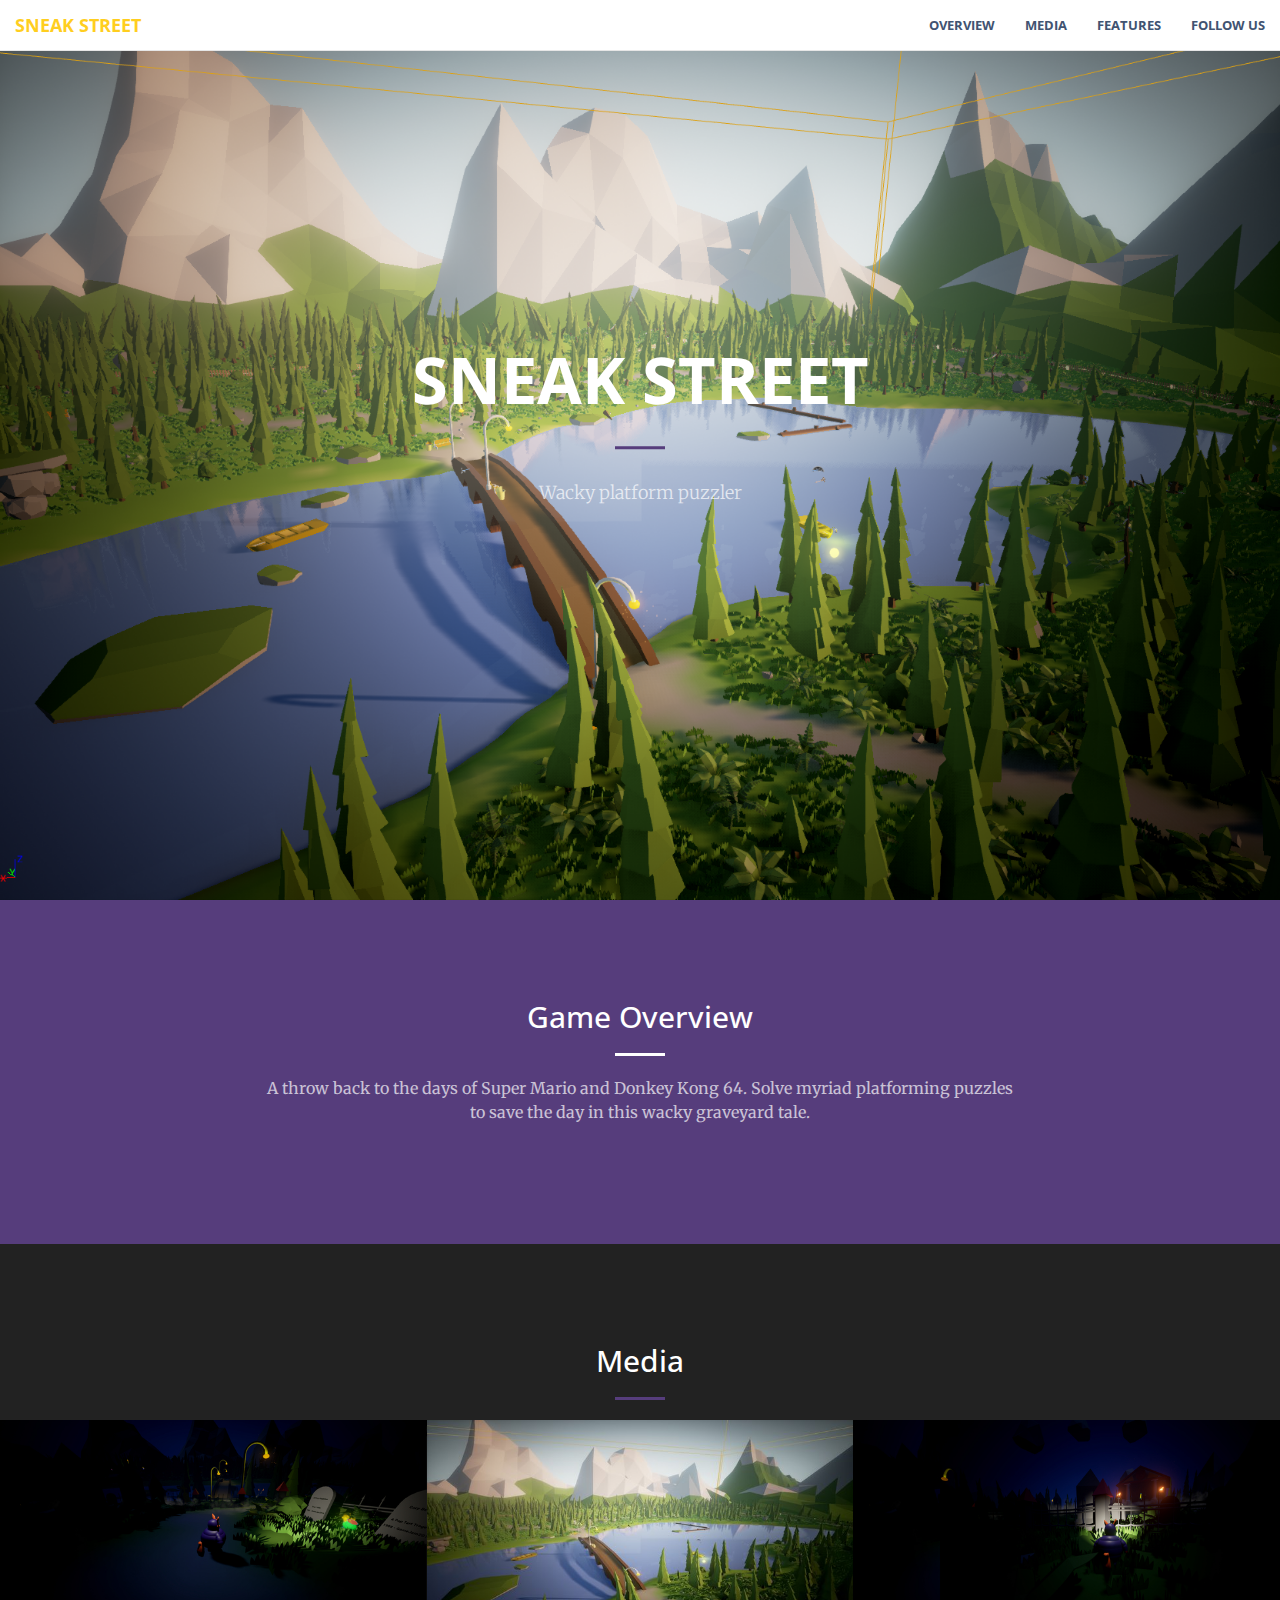
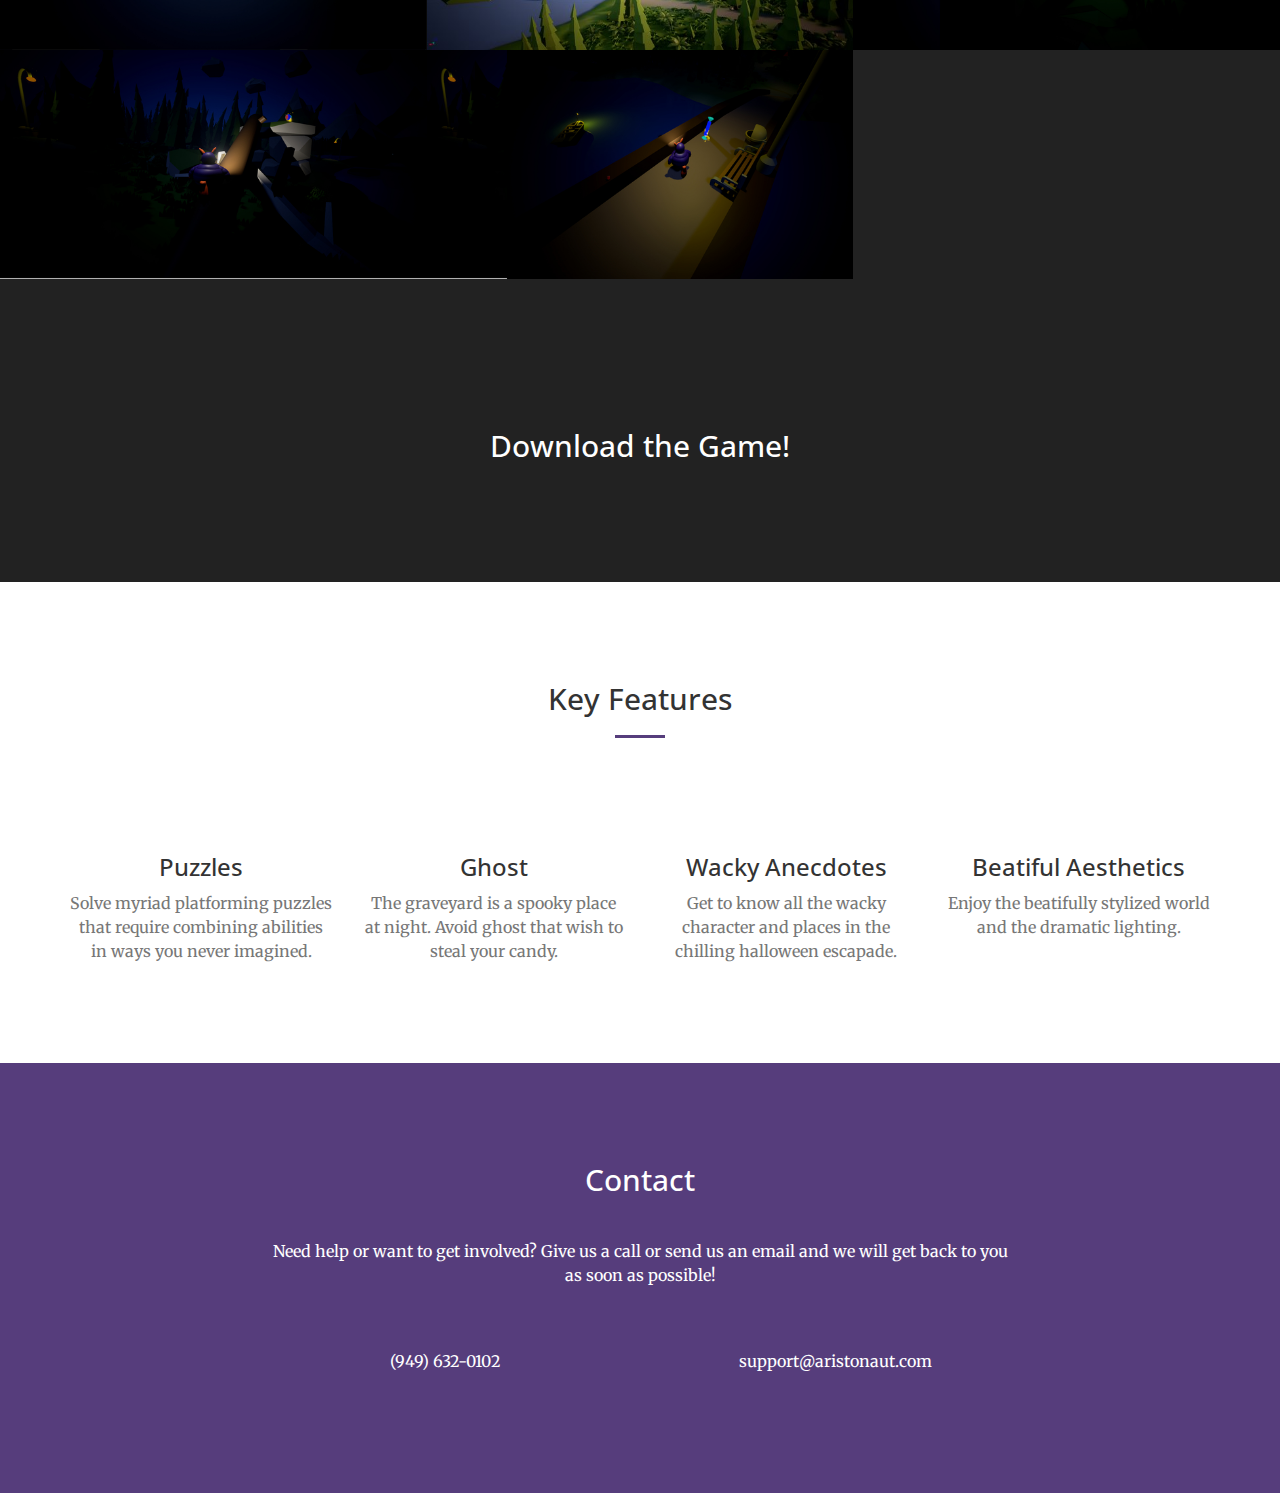
==== commit c5a77d39: "Fixed a few styling issues, lazily" ====
--- a/sneakstreet/index.html
+++ b/sneakstreet/index.html
@@ -72,8 +72,11 @@
     </nav>
 
     <header class="sneakstreet">
-        <div class="header-content-sneakstreet">
+        <div class="header-content">
             <div class="header-content-inner">
+                <h1 id="arenaHeading">Sneak Street</h1>
+                <hr class="sneakstreet">
+                <p>Wacky platform puzzler</p>
             </div>
         </div>
     </header>
@@ -82,7 +85,7 @@
         <div class="container">
             <div class="row">
                 <div class="col-lg-8 col-lg-offset-2 text-center">
-                    <h2 class="section-heading">Game Overview</h2>
+                    <h2 style="color:#FFF;" class="section-heading">Game Overview</h2>
                     <hr class="light">
                     <p class="text-faded">A throw back to the days of Super Mario and Donkey Kong 64. Solve myriad platforming puzzles to save the day in this wacky graveyard tale.</p>
                     <!--<a href="#careers" class="btn btn-default btn-xl">Join Us!</a>-->
@@ -103,7 +106,7 @@
         <div class="container-fluid">
             <div class="row no-gutter">
                 <div class="col-lg-4 col-sm-6">
-                    <a href="http://cambridgegamestudios.com/thearena/" class="portfolio-box">
+                    <a class="portfolio-box">
                         <img src="/img/sneakstreet/1.jpg" class="img-responsive" alt="">
                         <div class="portfolio-box-caption">
                             <div class="portfolio-box-caption-content">
@@ -118,7 +121,7 @@
                     </a>
                 </div>
                 <div class="col-lg-4 col-sm-6">
-                    <a href="#" class="portfolio-box">
+                    <a class="portfolio-box">
                         <img src="/img/sneakstreet/2.jpg" class="img-responsive" alt="">
                         <div class="portfolio-box-caption">
                             <div class="portfolio-box-caption-content">
@@ -133,7 +136,7 @@
                     </a>
                 </div>
                 <div class="col-lg-4 col-sm-6">
-                    <a href="#" class="portfolio-box">
+                    <a class="portfolio-box">
                         <img src="/img/sneakstreet/3.jpg" class="img-responsive" alt="">
                         <div class="portfolio-box-caption">
                             <div class="portfolio-box-caption-content">
@@ -148,7 +151,7 @@
                     </a>
                 </div>
                 <div class="col-lg-4 col-sm-6">
-                    <a href="#" class="portfolio-box">
+                    <a class="portfolio-box">
                         <img src="/img/sneakstreet/4.jpg" class="img-responsive" alt="">
                         <div class="portfolio-box-caption">
                             <div class="portfolio-box-caption-content">
@@ -163,7 +166,7 @@
                     </a>
                 </div>
                 <div class="col-lg-4 col-sm-6">
-                    <a href="#" class="portfolio-box">
+                    <a class="portfolio-box">
                         <img src="/img/sneakstreet/5.jpg" class="img-responsive" alt="">
                         <div class="portfolio-box-caption">
                             <div class="portfolio-box-caption-content">
@@ -203,28 +206,28 @@
             <div class="row">
                 <div class="col-lg-3 col-md-6 text-center">
                     <div class="service-box">
-                        <i class="fa fa-4x fa-puzzle-piece wow bounceIn text-primary"></i>
+                        <i style="color:#563D7C;" class="fa fa-4x fa-puzzle-piece wow bounceIn text-primary"></i>
                         <h3>Puzzles</h3>
                         <p class="text-muted">Solve myriad platforming puzzles that require combining abilities in ways you never imagined.</p>
                     </div>
                 </div>
                 <div class="col-lg-3 col-md-6 text-center">
                     <div class="service-box">
-                        <i class="fa fa-4x fa-eye wow bounceIn text-primary" data-wow-delay=".1s"></i>
+                        <i style="color:#563D7C;" class="fa fa-4x fa-eye wow bounceIn text-primary" data-wow-delay=".1s"></i>
                         <h3>Ghost</h3>
                         <p class="text-muted">The graveyard is a spooky place at night. Avoid ghost that wish to steal your candy.</p>
                     </div>
                 </div>
                 <div class="col-lg-3 col-md-6 text-center">
                     <div class="service-box">
-                        <i class="fa fa-4x fa-book wow bounceIn text-primary" data-wow-delay=".2s"></i>
+                        <i style="color:#563D7C;" class="fa fa-4x fa-book wow bounceIn text-primary" data-wow-delay=".2s"></i>
                         <h3>Wacky Anecdotes</h3>
                         <p class="text-muted">Get to know all the wacky character and places in the chilling halloween escapade.</p>
                     </div>
                 </div>
                 <div class="col-lg-3 col-md-6 text-center">
                     <div class="service-box">
-                        <i class="fa fa-4x fa-picture-o wow bounceIn text-primary" data-wow-delay=".3s"></i>
+                        <i style="color:#563D7C;" class="fa fa-4x fa-leaf wow bounceIn text-primary" data-wow-delay=".3s"></i>
                         <h3>Beatiful Aesthetics</h3>
                         <p class="text-muted">Enjoy the beatifully stylized world and the dramatic lighting.</p>
                     </div>
@@ -237,16 +240,16 @@
         <div class="container">
             <div class="row">
                 <div class="col-lg-8 col-lg-offset-2 text-center">
-                    <h2 class="section-heading">Contact</h2>
+                    <h2 style="color:#FFF;" class="section-heading">Contact</h2>
                     <hr class="sneakstreet">
-                    <p>Need help or want to get involved? Give us a call or send us an email and we will get back to you as soon as possible!</p>
+                    <p style="color:#FFF;">Need help or want to get involved? Give us a call or send us an email and we will get back to you as soon as possible!</p>
                 </div>
                 <div class="col-lg-4 col-lg-offset-2 text-center">
-                    <i class="fa fa-phone fa-3x wow bounceIn"></i>
-                    <p>(949) 632-0102</p>
+                    <i style="color:#FFF;" class="fa fa-phone fa-3x wow bounceIn"></i>
+                    <p style="color:#FFF;" >(949) 632-0102</p>
                 </div>
                 <div class="col-lg-4 text-center">
-                    <i class="fa fa-envelope-o fa-3x wow bounceIn" data-wow-delay=".1s"></i>
+                    <i style="color:#FFF;" class="fa fa-envelope-o fa-3x wow bounceIn" data-wow-delay=".1s"></i>
                     <p><a href="mailto:support@aristonaut.com">support@aristonaut.com</a></p>
                 </div>
             </div>
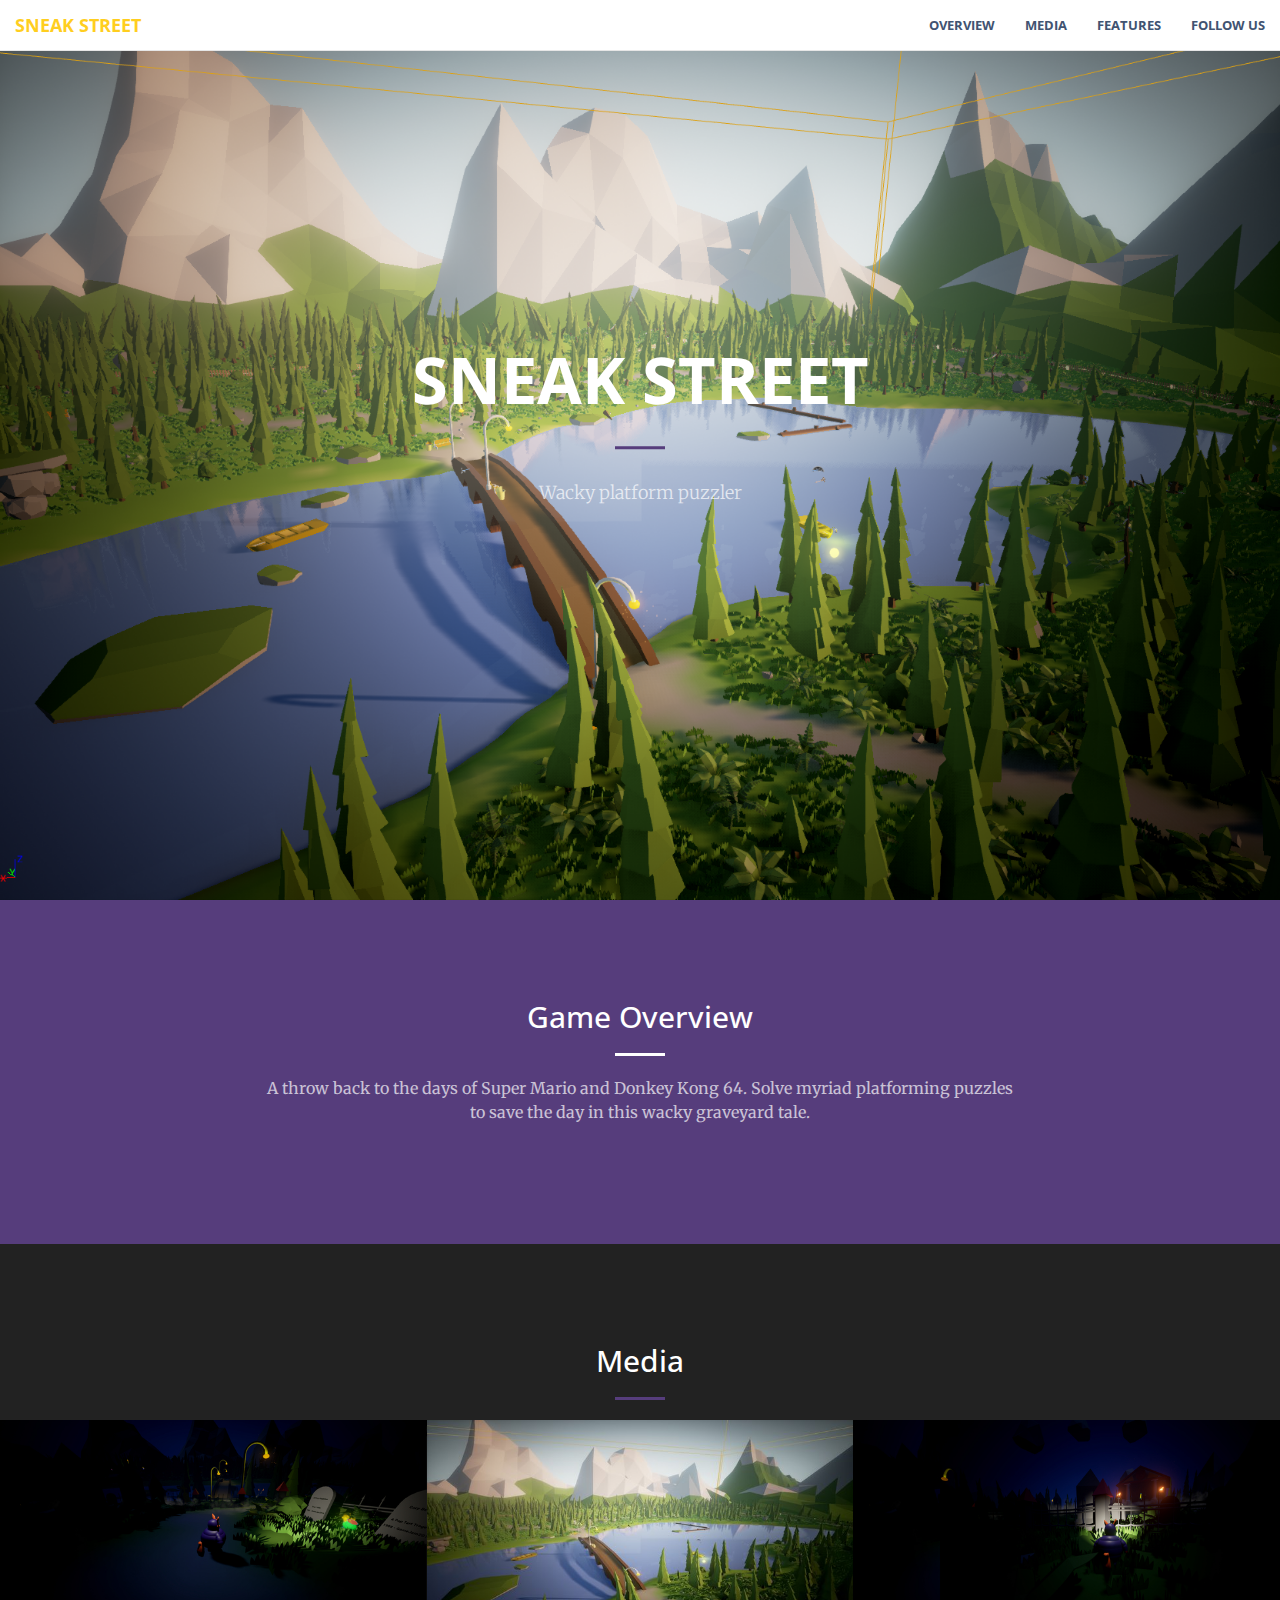
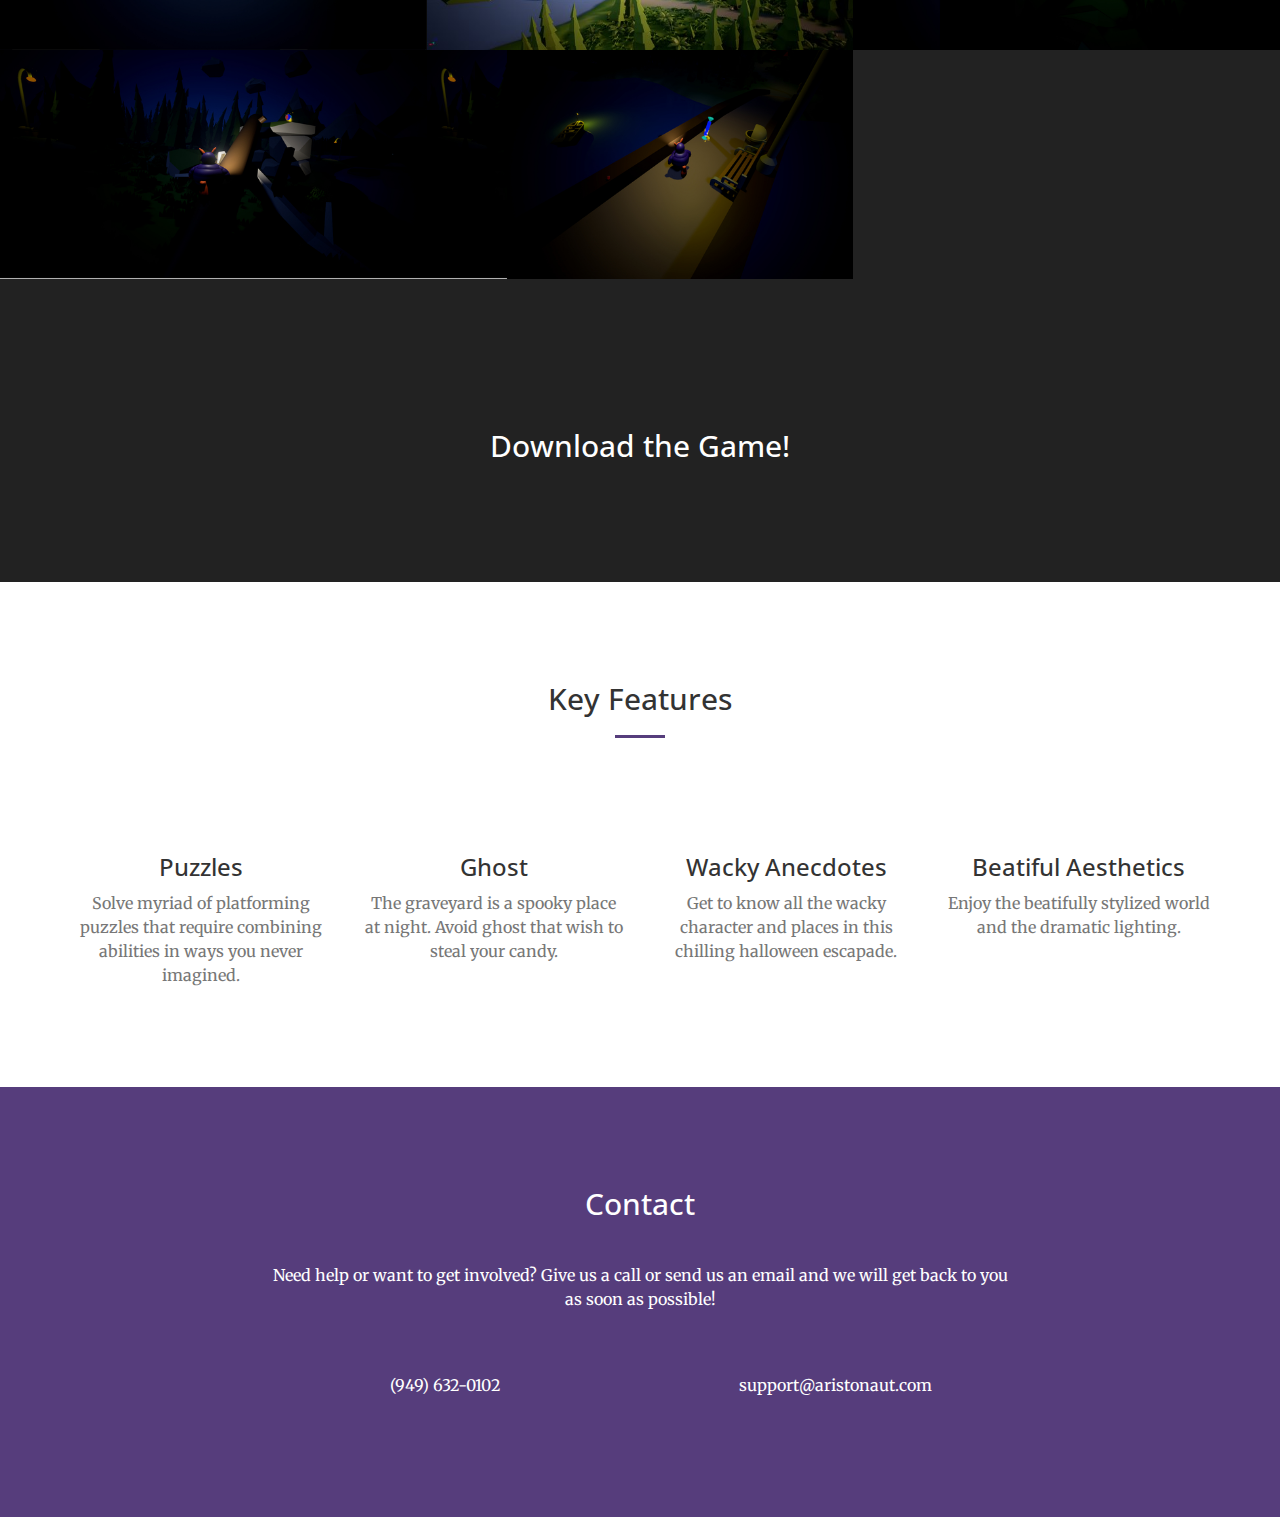
==== commit 17e1cedd: "Spelling typos" ====
--- a/sneakstreet/index.html
+++ b/sneakstreet/index.html
@@ -208,7 +208,7 @@
                     <div class="service-box">
                         <i style="color:#563D7C;" class="fa fa-4x fa-puzzle-piece wow bounceIn text-primary"></i>
                         <h3>Puzzles</h3>
-                        <p class="text-muted">Solve myriad platforming puzzles that require combining abilities in ways you never imagined.</p>
+                        <p class="text-muted">Solve myriad of platforming puzzles that require combining abilities in ways you never imagined.</p>
                     </div>
                 </div>
                 <div class="col-lg-3 col-md-6 text-center">
@@ -222,7 +222,7 @@
                     <div class="service-box">
                         <i style="color:#563D7C;" class="fa fa-4x fa-book wow bounceIn text-primary" data-wow-delay=".2s"></i>
                         <h3>Wacky Anecdotes</h3>
-                        <p class="text-muted">Get to know all the wacky character and places in the chilling halloween escapade.</p>
+                        <p class="text-muted">Get to know all the wacky character and places in this chilling halloween escapade.</p>
                     </div>
                 </div>
                 <div class="col-lg-3 col-md-6 text-center">
